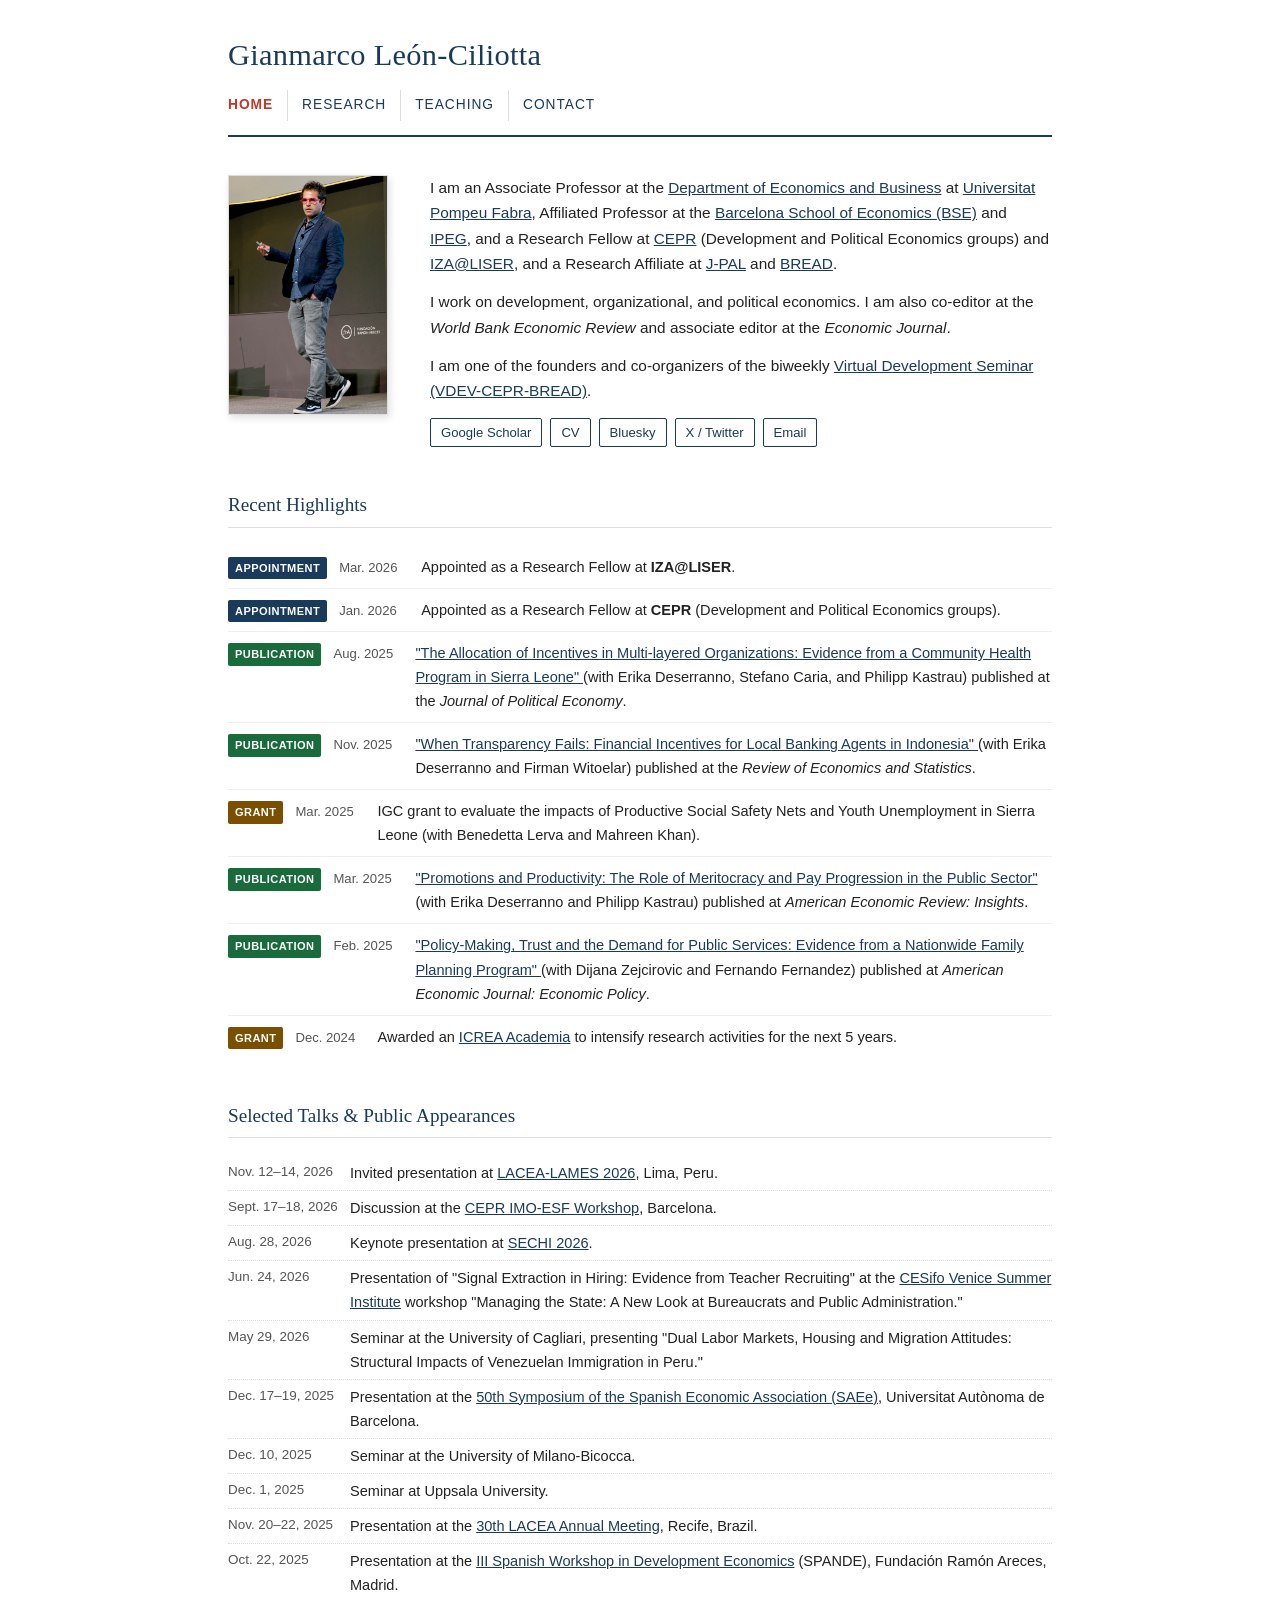
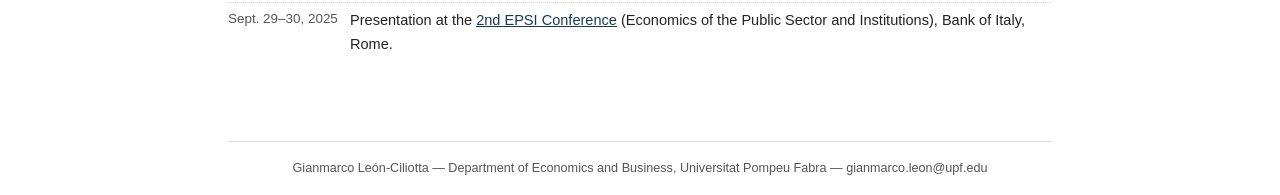
==== index.html @ 6366de3d "SEO: add Person JSON-LD schema, sitemap.xml, robots.txt with sitemap directive" ====
<!DOCTYPE html>
<html lang="en">
<head>
  <meta charset="UTF-8">
  <meta name="viewport" content="width=device-width, initial-scale=1.0">
  <title>Gianmarco León-Ciliotta</title>
  <meta name="description" content="Associate Professor of Economics at Universitat Pompeu Fabra. Research in development, organizational, and political economics.">
  <link rel="stylesheet" href="styles.css">
  <script type="application/ld+json">
  {
    "@context": "https://schema.org",
    "@type": "Person",
    "name": "Gianmarco León-Ciliotta",
    "url": "https://gianmarcoleon.com/",
    "image": "https://gianmarcoleon.com/photo.jpg",
    "jobTitle": "Associate Professor of Economics",
    "affiliation": [
      {
        "@type": "CollegeOrUniversity",
        "name": "Universitat Pompeu Fabra",
        "url": "https://www.upf.edu/web/econ"
      },
      {
        "@type": "Organization",
        "name": "Barcelona School of Economics",
        "url": "https://bse.eu"
      },
      {
        "@type": "Organization",
        "name": "CEPR",
        "url": "https://cepr.org"
      }
    ],
    "sameAs": [
      "https://scholar.google.es/citations?user=fmX1AYEAAAAJ&hl=en",
      "https://www.upf.edu/web/gianmarcoleon",
      "https://bse.eu/people/leon-gianmarco",
      "https://cepr.org/about/people/gianmarco-leon-ciliotta",
      "https://www.povertyactionlab.org/person/leon-ciliotta",
      "https://www.nber.org/people/gianmarcoleon",
      "https://ideas.repec.org/f/ple256.html",
      "https://bsky.app/profile/gianmarcoleonc.bsky.social",
      "https://twitter.com/Gianmarco_LeonC"
    ]
  }
  </script>
</head>
<body>
<div class="site-wrapper">

  <header>
    <h1><a href="index.html">Gianmarco León-Ciliotta</a></h1>
    <nav>
      <a href="index.html" class="active">Home</a>
      <a href="research.html">Research</a>
      <a href="teaching.html">Teaching</a>
      <a href="contact.html">Contact</a>
    </nav>
  </header>

  <main>

    <div class="home-grid">
      <div class="home-photo">
        <img src="photo.jpg" alt="Gianmarco León-Ciliotta">
      </div>
      <div class="home-bio">
        <p>
          I am an Associate Professor at the <a href="https://www.upf.edu/web/econ" target="_blank">Department of Economics and Business</a>
          at <a href="https://www.upf.edu" target="_blank">Universitat Pompeu Fabra</a>, Affiliated Professor at the
          <a href="https://bse.eu" target="_blank">Barcelona School of Economics (BSE)</a> and
          <a href="https://www.ipeg.eu" target="_blank">IPEG</a>, and a Research Fellow at
          <a href="https://cepr.org" target="_blank">CEPR</a> (Development and Political Economics groups) and
          <a href="https://www.liser.lu/iza" target="_blank">IZA@LISER</a>, and a Research Affiliate at
          <a href="https://www.povertyactionlab.org" target="_blank">J-PAL</a> and
          <a href="https://www.theigc.org" target="_blank">BREAD</a>.
        </p>
        <p>
          I work on development, organizational, and political economics. I am also co-editor at the
          <em>World Bank Economic Review</em> and associate editor at the <em>Economic Journal</em>.
        </p>
        <p>
          I am one of the founders and co-organizers of the biweekly
          <a href="https://cepr.org/vdev-cepr-bread-seminars" target="_blank">Virtual Development Seminar (VDEV-CEPR-BREAD)</a>.
        </p>

        <div class="quick-links">
          <a href="https://scholar.google.es/citations?user=fmX1AYEAAAAJ&hl=en" target="_blank">Google Scholar</a>
          <a href="https://www.dropbox.com/scl/fi/xs8ehcfog145gfvtwm68s/CV-Gianmarco-Apr2026-short.pdf?rlkey=v6mjq26onxpbkn5ptpb3w7nvl&dl=0" target="_blank">CV</a>
          <a href="https://bsky.app/profile/gianmarcoleonc.bsky.social" target="_blank">Bluesky</a>
          <a href="https://twitter.com/Gianmarco_LeonC" target="_blank">X / Twitter</a>
          <a href="mailto:gianmarco.leon@upf.edu">Email</a>
        </div>
      </div>
    </div>

    <!-- ── Recent Highlights ── -->
    <h2>Recent Highlights</h2>
    <div class="news-list">

      <div class="news-item">
        <span class="news-badge appt">Appointment</span>
        <span class="news-date">Mar. 2026</span>
        <span>Appointed as a Research Fellow at <strong>IZA@LISER</strong>.</span>
      </div>

      <div class="news-item">
        <span class="news-badge appt">Appointment</span>
        <span class="news-date">Jan. 2026</span>
        <span>Appointed as a Research Fellow at <strong>CEPR</strong> (Development and Political Economics groups).</span>
      </div>

      <div class="news-item">
        <span class="news-badge paper">Publication</span>
        <span class="news-date">Aug. 2025</span>
        <span>
          <a href="https://www.dropbox.com/scl/fi/37ysimbpi3jmn5pd6ihcf/19.-Deserranno-et-al-The-Allocation-of-Incentives-in-Multi-Layered-Organizations-JPE.pdf?rlkey=fat2hoy8i0kw7dj8b55a1twlk&dl=0" target="_blank">
            "The Allocation of Incentives in Multi-layered Organizations: Evidence from a Community Health Program in Sierra Leone"
          </a>
          (with Erika Deserranno, Stefano Caria, and Philipp Kastrau) published at the <em>Journal of Political Economy</em>.
        </span>
      </div>

      <div class="news-item">
        <span class="news-badge paper">Publication</span>
        <span class="news-date">Nov. 2025</span>
        <span>
          <a href="https://www.dropbox.com/scl/fi/nmi9q08z5xg78xgaw988z/17.-Deserranno-et-al-When-Transparency-Fails-ReStat2025.pdf?rlkey=nth9xnrivsxkvxc9hobfbz2m9&dl=0" target="_blank">
            "When Transparency Fails: Financial Incentives for Local Banking Agents in Indonesia"
          </a>
          (with Erika Deserranno and Firman Witoelar) published at the <em>Review of Economics and Statistics</em>.
        </span>
      </div>

      <div class="news-item">
        <span class="news-badge grant">Grant</span>
        <span class="news-date">Mar. 2025</span>
        <span>
          IGC grant to evaluate the impacts of Productive Social Safety Nets and Youth Unemployment in Sierra Leone
          (with Benedetta Lerva and Mahreen Khan).
        </span>
      </div>

      <div class="news-item">
        <span class="news-badge paper">Publication</span>
        <span class="news-date">Mar. 2025</span>
        <span>
          <a href="https://www.dropbox.com/scl/fi/76niqxhtasocrbzkcppa3/18.-Deserranno-et-al-Promotions-and-Productivity-AERI2025.pdf?rlkey=4w3kczd5dpmy91fr5uptr5m8m&dl=0" target="_blank">
            "Promotions and Productivity: The Role of Meritocracy and Pay Progression in the Public Sector"
          </a>
          (with Erika Deserranno and Philipp Kastrau) published at <em>American Economic Review: Insights</em>.
        </span>
      </div>

      <div class="news-item">
        <span class="news-badge paper">Publication</span>
        <span class="news-date">Feb. 2025</span>
        <span>
          <a href="https://www.dropbox.com/scl/fi/ue87ybdo346jj5njm9pqt/16.-Leon-et-al.-Policy-Making-Trust-and-the-Demand-for-Public-Services-AEJEcPol2025.pdf?rlkey=qw43etxe0jez38rwwexvy2ail&dl=0" target="_blank">
            "Policy-Making, Trust and the Demand for Public Services: Evidence from a Nationwide Family Planning Program"
          </a>
          (with Dijana Zejcirovic and Fernando Fernandez) published at <em>American Economic Journal: Economic Policy</em>.
        </span>
      </div>

      <div class="news-item">
        <span class="news-badge grant">Grant</span>
        <span class="news-date">Dec. 2024</span>
        <span>
          Awarded an <a href="https://www.icrea.cat/en/icrea-academia" target="_blank">ICREA Academia</a> to intensify research activities for the next 5 years.
        </span>
      </div>

    </div>

    <!-- ── Talks ── -->
    <h2>Selected Talks &amp; Public Appearances</h2>
    <ul class="talks-list">
      <li>
        <span class="talk-date">Nov. 12–14, 2026</span>
        <span>Invited presentation at <a href="https://lacealames2026.org/" target="_blank">LACEA-LAMES 2026</a>, Lima, Peru.</span>
      </li>
      <li>
        <span class="talk-date">Sept. 17–18, 2026</span>
        <span>Discussion at the <a href="https://cepr.org/events/event-series/incentives-management-and-organisation-imo-entrepreneurship-strategy-and-firm-7" target="_blank">CEPR IMO-ESF Workshop</a>, Barcelona.</span>
      </li>
      <li>
        <span class="talk-date">Aug. 28, 2026</span>
        <span>Keynote presentation at <a href="https://www.sechi.cl/" target="_blank">SECHI 2026</a>.</span>
      </li>
      <li>
        <span class="talk-date">Jun. 24, 2026</span>
        <span>Presentation of "Signal Extraction in Hiring: Evidence from Teacher Recruiting" at the <a href="https://www.ifo.de/en/cesifo/event/2026-06-24/managing-state-new-look-bureaucrats-and-public-administration" target="_blank">CESifo Venice Summer Institute</a> workshop "Managing the State: A New Look at Bureaucrats and Public Administration."</span>
      </li>
      <li>
        <span class="talk-date">May 29, 2026</span>
        <span>Seminar at the University of Cagliari, presenting "Dual Labor Markets, Housing and Migration Attitudes: Structural Impacts of Venezuelan Immigration in Peru."</span>
      </li>
      <li>
        <span class="talk-date">Dec. 17–19, 2025</span>
        <span>Presentation at the <a href="https://www.uab.cat/web/agenda/activity-detail-page/50th-symposium-of-the-spanish-economic-association-1345830290623.html?detid=1345973000029" target="_blank">50th Symposium of the Spanish Economic Association (SAEe)</a>, Universitat Autònoma de Barcelona.</span>
      </li>
      <li>
        <span class="talk-date">Dec. 10, 2025</span>
        <span>Seminar at the University of Milano-Bicocca.</span>
      </li>
      <li>
        <span class="talk-date">Dec. 1, 2025</span>
        <span>Seminar at Uppsala University.</span>
      </li>
      <li>
        <span class="talk-date">Nov. 20–22, 2025</span>
        <span>Presentation at the <a href="https://www.lacea2025.org/en" target="_blank">30th LACEA Annual Meeting</a>, Recife, Brazil.</span>
      </li>
      <li>
        <span class="talk-date">Oct. 22, 2025</span>
        <span>Presentation at the <a href="https://www.spande.net/documents/workshops/programSPANDE_workshop3.pdf" target="_blank">III Spanish Workshop in Development Economics</a> (SPANDE), Fundación Ramón Areces, Madrid.</span>
      </li>
      <li>
        <span class="talk-date">Sept. 29–30, 2025</span>
        <span>Presentation at the <a href="https://www.bancaditalia.it/media/notizia/2nd-epsi-economics-of-the-public-sector-and-institutions-conference/" target="_blank">2nd EPSI Conference</a> (Economics of the Public Sector and Institutions), Bank of Italy, Rome.</span>
      </li>
    </ul>

  </main>

  <footer>
    <div class="site-wrapper">
      Gianmarco León-Ciliotta &mdash; Department of Economics and Business, Universitat Pompeu Fabra &mdash;
      <a href="mailto:gianmarco.leon@upf.edu">gianmarco.leon@upf.edu</a>
    </div>
  </footer>

</div>
</body>
</html>
---- styles.css ----
/* ============================================================
   Gianmarco León-Ciliotta — Personal Academic Website
   Style: Classic Academic
   ============================================================ */

/* Reset & Base */
*, *::before, *::after { box-sizing: border-box; margin: 0; padding: 0; }

:root {
  --navy:       #1a3a5c;
  --link:       #1a3a5c;
  --link-hover: #c0392b;
  --text:       #222;
  --muted:      #555;
  --light:      #f5f5f5;
  --border:     #ddd;
  --max-w:      880px;
  --serif:      Georgia, 'Times New Roman', serif;
  --sans:       'Helvetica Neue', Arial, sans-serif;
}

html { font-size: 16px; }

body {
  font-family: var(--sans);
  color: var(--text);
  background: #fff;
  line-height: 1.65;
}

/* ── Layout ── */
.site-wrapper {
  max-width: var(--max-w);
  margin: 0 auto;
  padding: 0 28px;
}

/* ── Header / Nav ── */
header {
  border-bottom: 2px solid var(--navy);
  padding: 30px 0 14px;
  margin-bottom: 38px;
}

header h1 {
  font-family: var(--serif);
  font-size: 1.9rem;
  font-weight: normal;
  color: var(--navy);
  letter-spacing: 0.01em;
}

header h1 a {
  text-decoration: none;
  color: inherit;
}

nav {
  margin-top: 10px;
  display: flex;
  flex-wrap: wrap;
  gap: 0;
}

nav a {
  display: inline-block;
  font-size: 0.86rem;
  text-transform: uppercase;
  letter-spacing: 0.07em;
  color: var(--navy);
  text-decoration: none;
  padding: 4px 14px 4px 0;
  border-right: 1px solid var(--border);
  margin-right: 14px;
}

nav a:last-child { border-right: none; margin-right: 0; }

nav a:hover  { color: var(--link-hover); }
nav a.active { color: var(--link-hover); font-weight: bold; }

/* ── Main content ── */
main { padding-bottom: 60px; }

/* ── Home layout ── */
.home-grid {
  display: flex;
  gap: 42px;
  align-items: flex-start;
}

.home-photo { flex-shrink: 0; }

.home-photo img {
  width: 160px;
  height: 240px;
  object-fit: cover;
  object-position: center top;
  display: block;
  border: 1px solid var(--border);
  box-shadow: 2px 3px 8px rgba(0,0,0,0.12);
}

.home-bio { flex: 1; }

.home-bio p {
  margin-bottom: 0.85em;
  font-size: 0.96rem;
}

/* ── Social / quick links ── */
.quick-links {
  margin-top: 14px;
  display: flex;
  gap: 8px;
  flex-wrap: wrap;
}

.quick-links a {
  font-size: 0.82rem;
  color: var(--link);
  text-decoration: none;
  border: 1px solid var(--navy);
  padding: 3px 10px;
  border-radius: 2px;
  white-space: nowrap;
}

.quick-links a:hover {
  background: var(--navy);
  color: #fff;
}

/* ── Section headings ── */
h2 {
  font-family: var(--serif);
  font-size: 1.2rem;
  font-weight: normal;
  color: var(--navy);
  border-bottom: 1px solid var(--border);
  padding-bottom: 6px;
  margin: 42px 0 18px;
}

h3 {
  font-size: 0.95rem;
  font-weight: bold;
  color: var(--text);
  margin-bottom: 4px;
}

/* ── News / Recent highlights ── */
.news-list { margin-top: 4px; }

.news-item {
  display: flex;
  gap: 12px;
  padding: 9px 0;
  border-bottom: 1px solid #eee;
  font-size: 0.91rem;
  align-items: flex-start;
}

.news-item:last-child { border-bottom: none; }

.news-badge {
  flex-shrink: 0;
  font-size: 0.69rem;
  font-weight: bold;
  text-transform: uppercase;
  letter-spacing: 0.04em;
  color: #fff;
  background: var(--navy);
  padding: 2px 7px;
  border-radius: 2px;
  margin-top: 2px;
  white-space: nowrap;
}

.news-badge.paper  { background: #1a6b3c; }
.news-badge.grant  { background: #7b4f00; }
.news-badge.appt   { background: #1a3a5c; }
.news-badge.media  { background: #5a2d82; }

.news-date {
  flex-shrink: 0;
  min-width: 70px;
  color: var(--muted);
  font-size: 0.82rem;
  margin-top: 2px;
}

/* ── Talks ── */
.talks-list {
  list-style: none;
  font-size: 0.91rem;
}

.talks-list li {
  display: flex;
  gap: 12px;
  padding: 5px 0;
  border-bottom: 1px dotted #ddd;
}

.talks-list li:last-child { border-bottom: none; }

.talk-date {
  flex-shrink: 0;
  min-width: 110px;
  color: var(--muted);
  font-size: 0.84rem;
}

/* ── Research ── */
.paper-entry {
  margin-bottom: 26px;
  padding-bottom: 22px;
  border-bottom: 1px solid #eee;
  font-size: 0.91rem;
}

.paper-entry:last-child { border-bottom: none; }

.paper-title {
  font-size: 0.99rem;
  font-weight: bold;
  margin-bottom: 4px;
  line-height: 1.4;
}

.paper-title a {
  color: var(--link);
  text-decoration: none;
}

.paper-title a:hover {
  color: var(--link-hover);
  text-decoration: underline;
}

.paper-authors { color: var(--muted); margin-bottom: 3px; }

.paper-journal { font-style: italic; margin-bottom: 5px; }

.paper-links {
  font-size: 0.82rem;
  display: flex;
  flex-wrap: wrap;
  gap: 5px;
  margin-top: 6px;
}

.paper-links a {
  color: var(--link);
  text-decoration: none;
  background: var(--light);
  border: 1px solid var(--border);
  padding: 1px 7px;
  border-radius: 2px;
  white-space: nowrap;
}

.paper-links a:hover {
  background: var(--navy);
  color: #fff;
  border-color: var(--navy);
}

.paper-note {
  margin-top: 5px;
  font-size: 0.82rem;
  color: var(--muted);
  font-style: italic;
}

.paper-media {
  font-size: 0.82rem;
  margin-top: 5px;
  color: var(--muted);
}

.paper-media a {
  color: var(--link);
  text-decoration: none;
}

.paper-media a:hover { color: var(--link-hover); }

.rr-badge {
  display: inline-block;
  font-size: 0.73rem;
  font-weight: bold;
  text-transform: uppercase;
  background: #e8f0e8;
  border: 1px solid #88aa88;
  color: #1a6b3c;
  padding: 1px 6px;
  border-radius: 2px;
  margin-left: 8px;
  vertical-align: middle;
}

/* ── Teaching ── */
.course-block {
  margin-bottom: 22px;
  font-size: 0.92rem;
}

.course-block h3 {
  font-size: 0.95rem;
  margin-bottom: 3px;
}

.course-block p {
  color: var(--muted);
  margin-bottom: 3px;
}

.course-links {
  font-size: 0.84rem;
  margin-top: 5px;
}

.course-links a {
  color: var(--link);
  text-decoration: none;
  margin-right: 12px;
}

.course-links a:hover { color: var(--link-hover); text-decoration: underline; }

/* ── Contact ── */
.contact-section { font-size: 0.93rem; }

.contact-section p { margin-bottom: 0.65em; }

address {
  font-style: normal;
  line-height: 1.75;
  padding: 14px 18px;
  background: var(--light);
  border-left: 3px solid var(--navy);
  display: inline-block;
  margin-bottom: 22px;
}

/* ── Footer ── */
footer {
  border-top: 1px solid var(--border);
  padding: 16px 0;
  font-size: 0.79rem;
  color: var(--muted);
  text-align: center;
  margin-top: 20px;
}

footer a { color: var(--muted); text-decoration: none; }
footer a:hover { color: var(--link-hover); }

/* ── Global links ── */
a { color: var(--link); }
a:hover { color: var(--link-hover); }

/* ── Responsive ── */
@media (max-width: 620px) {
  .home-grid { flex-direction: column; }
  .home-photo img { width: 120px; height: 180px; }
  header h1 { font-size: 1.5rem; }
  nav a { font-size: 0.8rem; padding: 4px 10px 4px 0; margin-right: 10px; }
  .talk-date { min-width: 80px; }
}
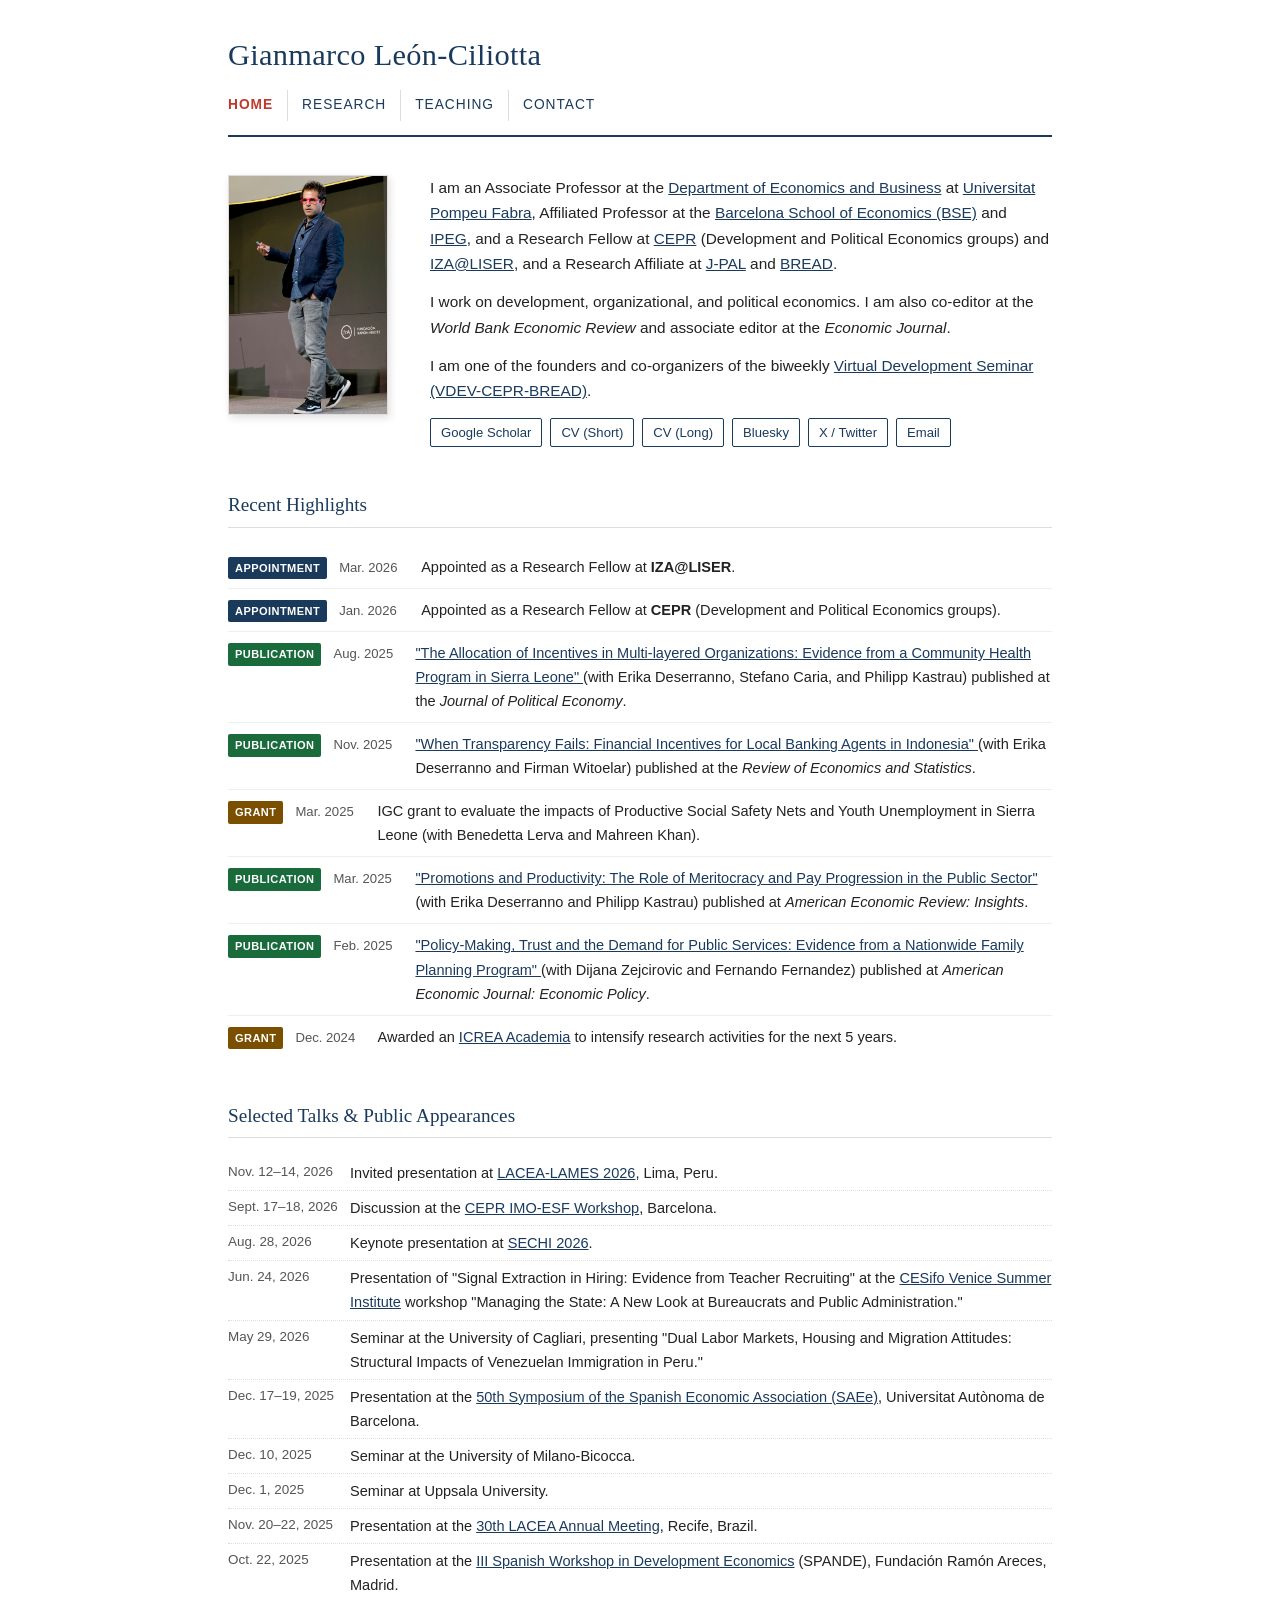
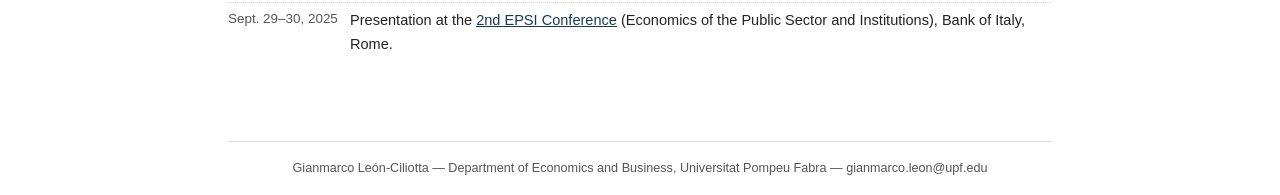
==== commit efe2c74d: "Update CV links to new short and long versions" ====
--- a/index.html
+++ b/index.html
@@ -86,7 +86,8 @@
 
         <div class="quick-links">
           <a href="https://scholar.google.es/citations?user=fmX1AYEAAAAJ&hl=en" target="_blank">Google Scholar</a>
-          <a href="https://www.dropbox.com/scl/fi/xs8ehcfog145gfvtwm68s/CV-Gianmarco-Apr2026-short.pdf?rlkey=v6mjq26onxpbkn5ptpb3w7nvl&dl=0" target="_blank">CV</a>
+          <a href="https://www.dropbox.com/scl/fi/xvio3b3ihgsljr3v2mzui/CV-Gianmarco-short.pdf?rlkey=7n80nvyt8ez04na3tk57thv2t&dl=0" target="_blank">CV (Short)</a>
+          <a href="https://www.dropbox.com/scl/fi/vqi4j8ms167n3xbh0429u/CV-Gianmarco-long.pdf?rlkey=trdz6ct164xplcmolmvucq9pv&dl=0" target="_blank">CV (Long)</a>
           <a href="https://bsky.app/profile/gianmarcoleonc.bsky.social" target="_blank">Bluesky</a>
           <a href="https://twitter.com/Gianmarco_LeonC" target="_blank">X / Twitter</a>
           <a href="mailto:gianmarco.leon@upf.edu">Email</a>
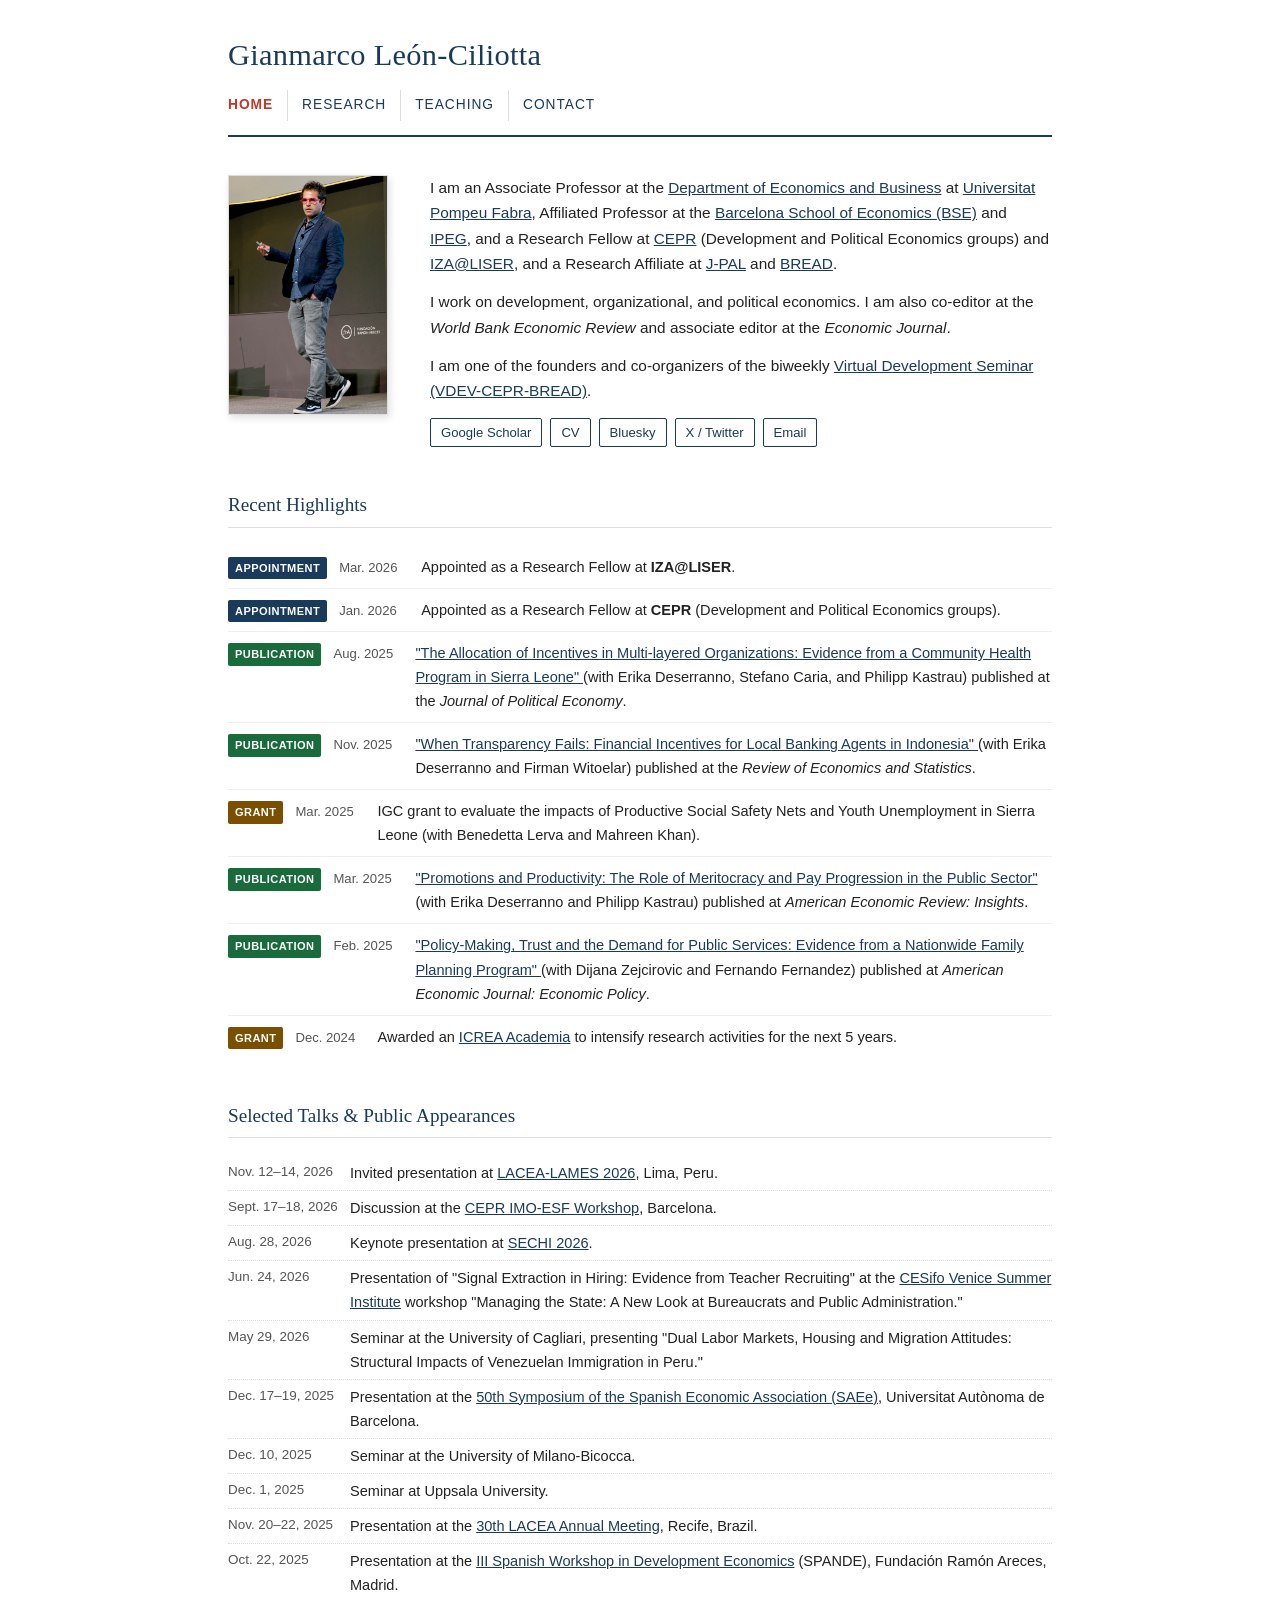
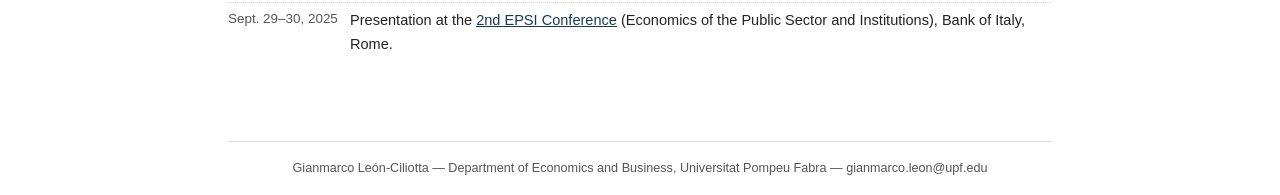
==== commit eb1f2b73: "Update index.html" ====
--- a/index.html
+++ b/index.html
@@ -86,8 +86,7 @@
 
         <div class="quick-links">
           <a href="https://scholar.google.es/citations?user=fmX1AYEAAAAJ&hl=en" target="_blank">Google Scholar</a>
-          <a href="https://www.dropbox.com/scl/fi/xvio3b3ihgsljr3v2mzui/CV-Gianmarco-short.pdf?rlkey=7n80nvyt8ez04na3tk57thv2t&dl=0" target="_blank">CV (Short)</a>
-          <a href="https://www.dropbox.com/scl/fi/vqi4j8ms167n3xbh0429u/CV-Gianmarco-long.pdf?rlkey=trdz6ct164xplcmolmvucq9pv&dl=0" target="_blank">CV (Long)</a>
+          <a href="https://www.dropbox.com/scl/fi/xvio3b3ihgsljr3v2mzui/CV-Gianmarco-short.pdf?rlkey=7n80nvyt8ez04na3tk57thv2t&dl=0" target="_blank">CV</a>
           <a href="https://bsky.app/profile/gianmarcoleonc.bsky.social" target="_blank">Bluesky</a>
           <a href="https://twitter.com/Gianmarco_LeonC" target="_blank">X / Twitter</a>
           <a href="mailto:gianmarco.leon@upf.edu">Email</a>
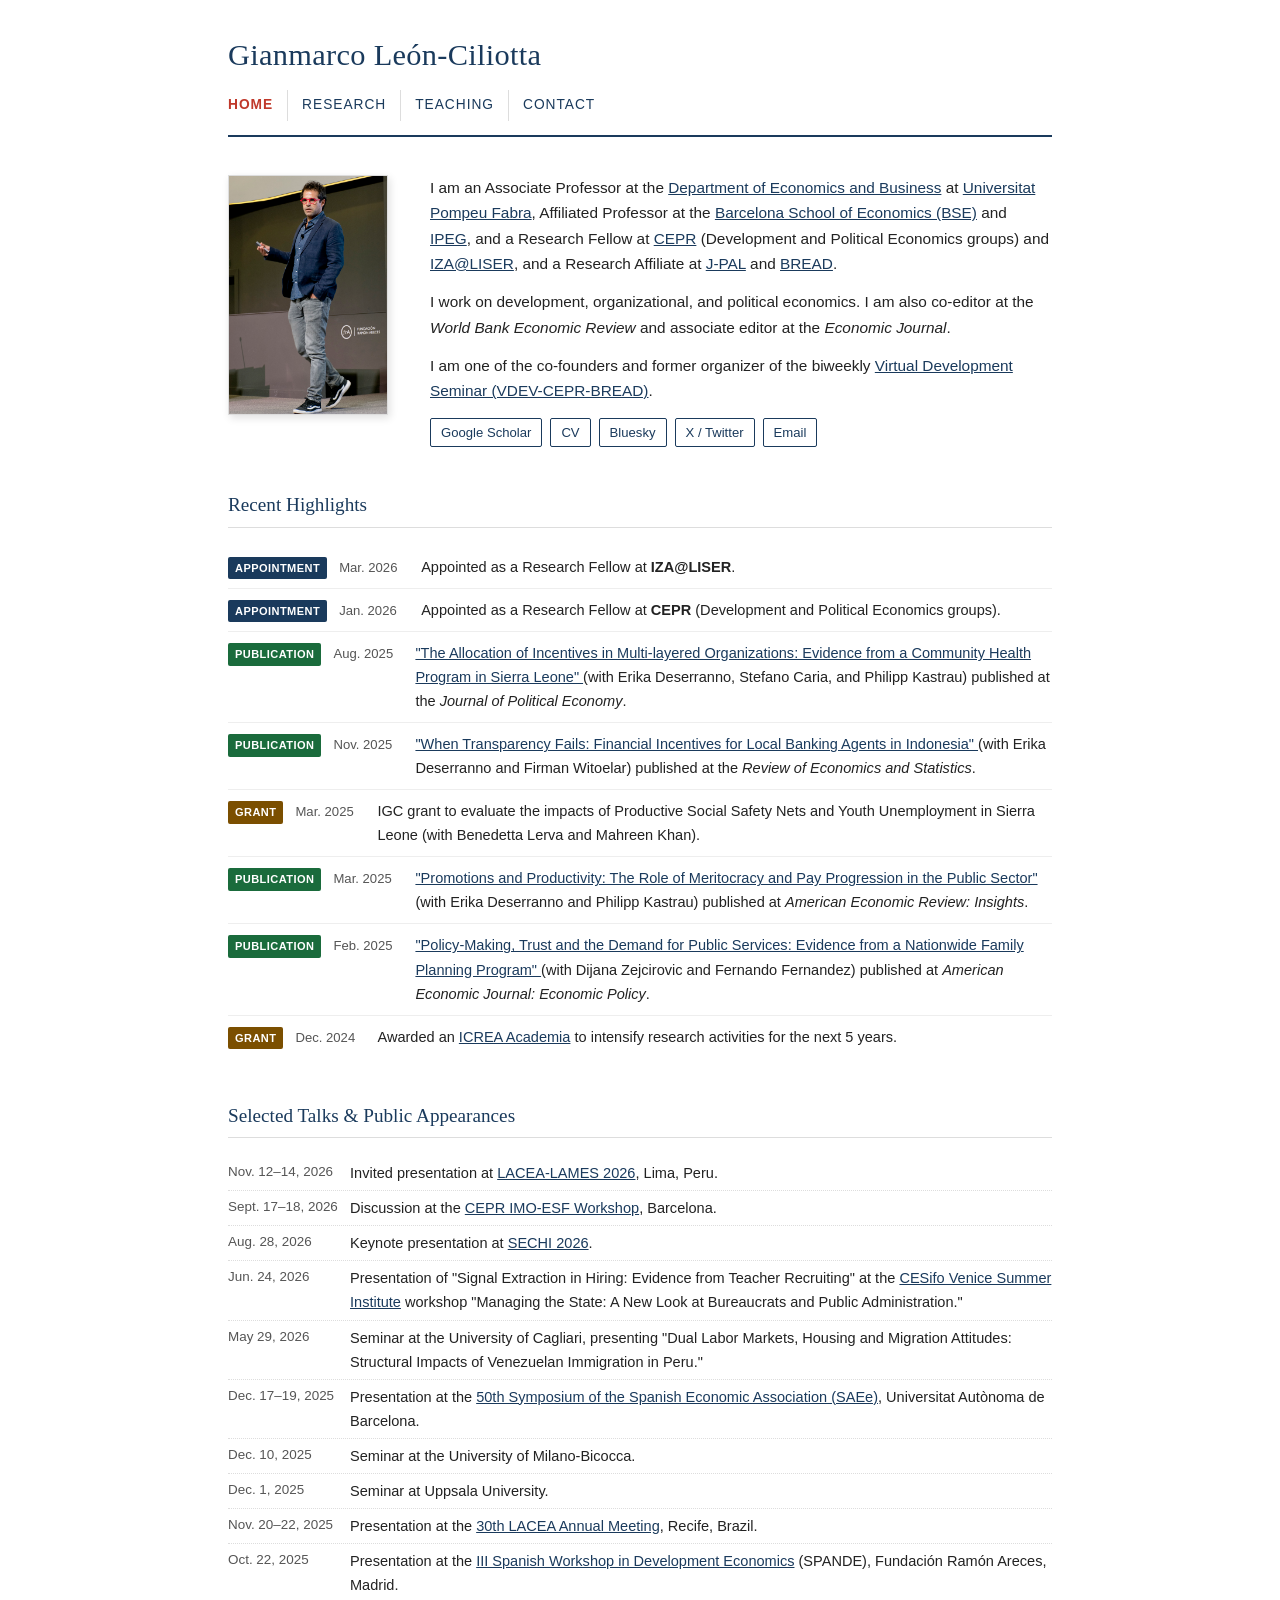
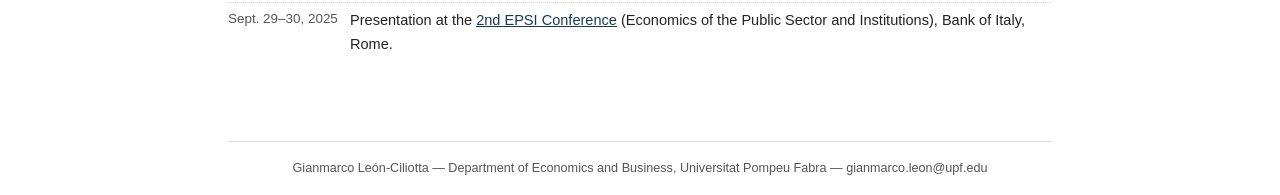
==== commit c42f8b5e: "Update index.html" ====
--- a/index.html
+++ b/index.html
@@ -80,7 +80,7 @@
           <em>World Bank Economic Review</em> and associate editor at the <em>Economic Journal</em>.
         </p>
         <p>
-          I am one of the founders and co-organizers of the biweekly
+          I am one of the co-founders and former organizer of the biweekly
           <a href="https://cepr.org/vdev-cepr-bread-seminars" target="_blank">Virtual Development Seminar (VDEV-CEPR-BREAD)</a>.
         </p>
 
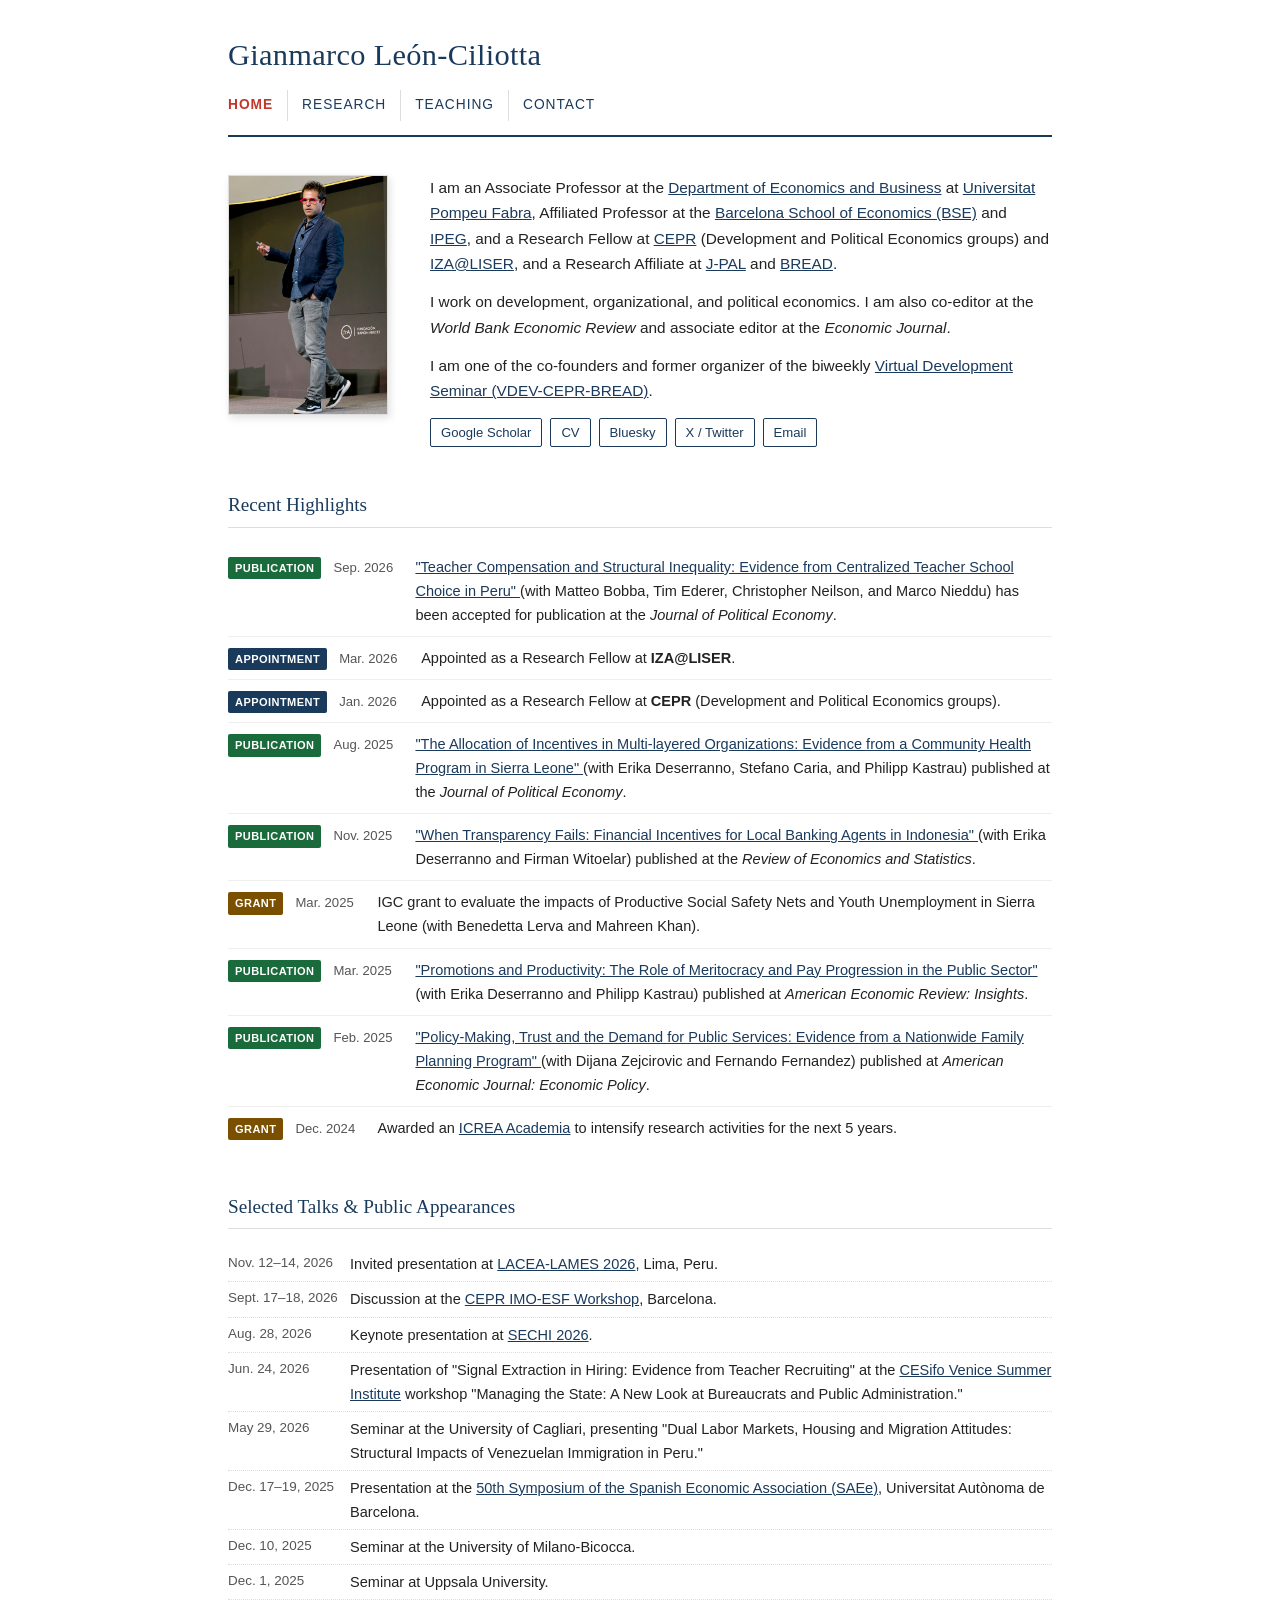
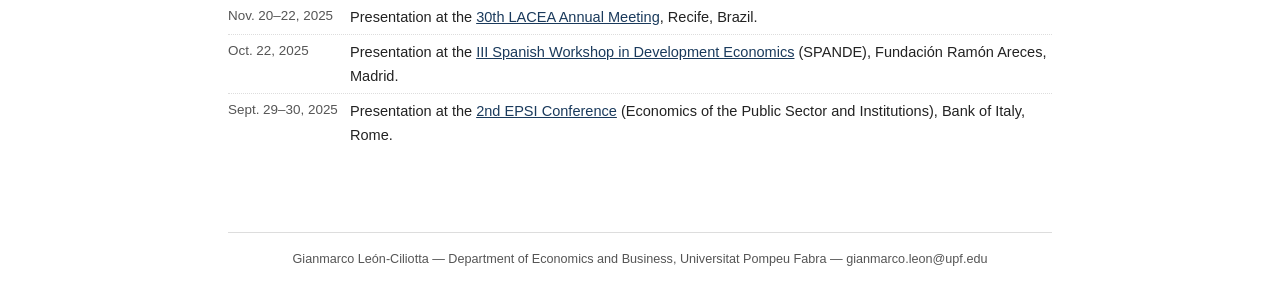
==== commit ad5c99bb: "Mark Teacher Compensation paper as accepted at JPE" ====
--- a/index.html
+++ b/index.html
@@ -99,6 +99,17 @@
     <div class="news-list">
 
       <div class="news-item">
+        <span class="news-badge paper">Publication</span>
+        <span class="news-date">Sep. 2026</span>
+        <span>
+          <a href="https://www.dropbox.com/scl/fi/eg9vxgrtdnuxqgyq493n3/20.-Bobba-et-al-Teacher-Compensation-and-Structural-Inequality-Final-WP.pdf?rlkey=r1lj2pt7podowo2djn3a3zlmt&dl=0" target="_blank">
+            "Teacher Compensation and Structural Inequality: Evidence from Centralized Teacher School Choice in Peru"
+          </a>
+          (with Matteo Bobba, Tim Ederer, Christopher Neilson, and Marco Nieddu) has been accepted for publication at the <em>Journal of Political Economy</em>.
+        </span>
+      </div>
+
+      <div class="news-item">
         <span class="news-badge appt">Appointment</span>
         <span class="news-date">Mar. 2026</span>
         <span>Appointed as a Research Fellow at <strong>IZA@LISER</strong>.</span>
@@ -186,7 +197,7 @@
       </li>
       <li>
         <span class="talk-date">Aug. 28, 2026</span>
-        <span>Keynote presentation at <a href="https://www.sechi.cl/" target="_blank">SECHI 2026</a>.</span>
+        <span>Keynote presentation at <a href="https://www.ucm.cl/encuentro-anual-sechi-2026/" target="_blank">SECHI 2026</a>.</span>
       </li>
       <li>
         <span class="talk-date">Jun. 24, 2026</span>
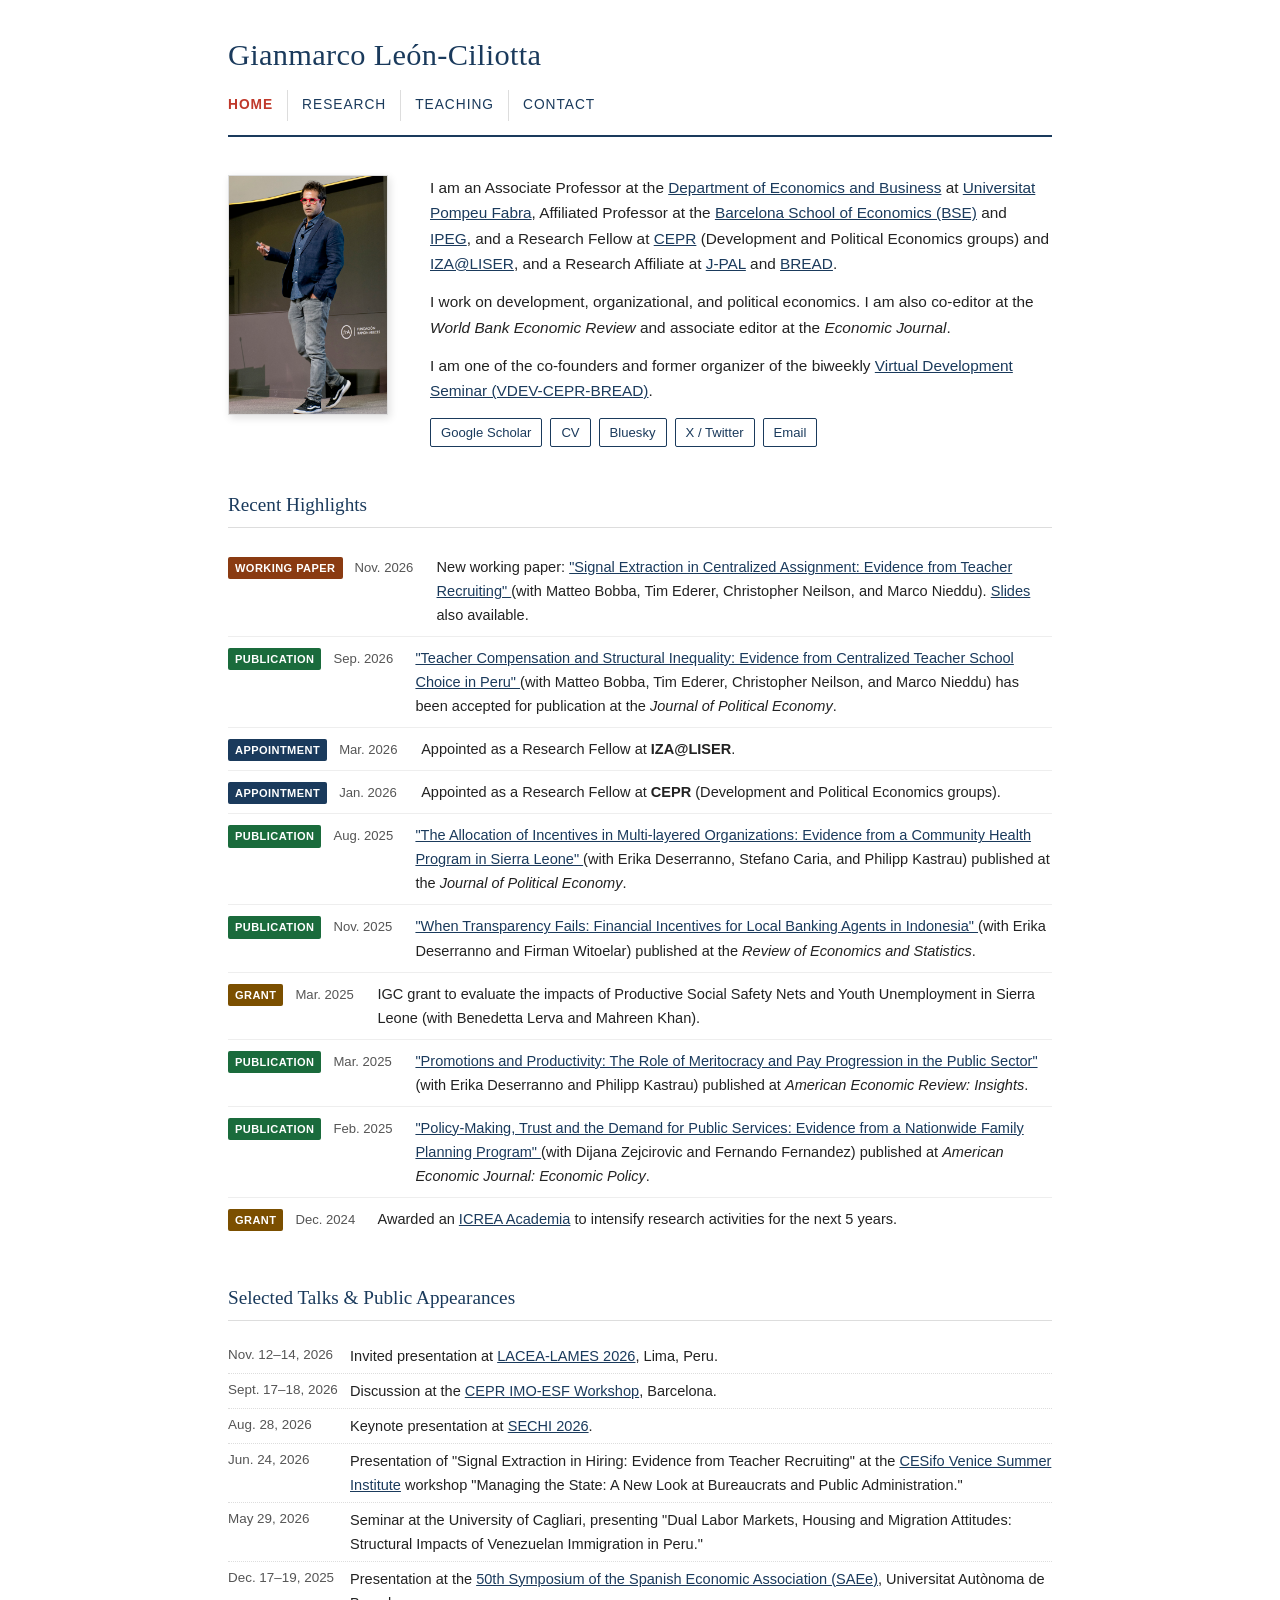
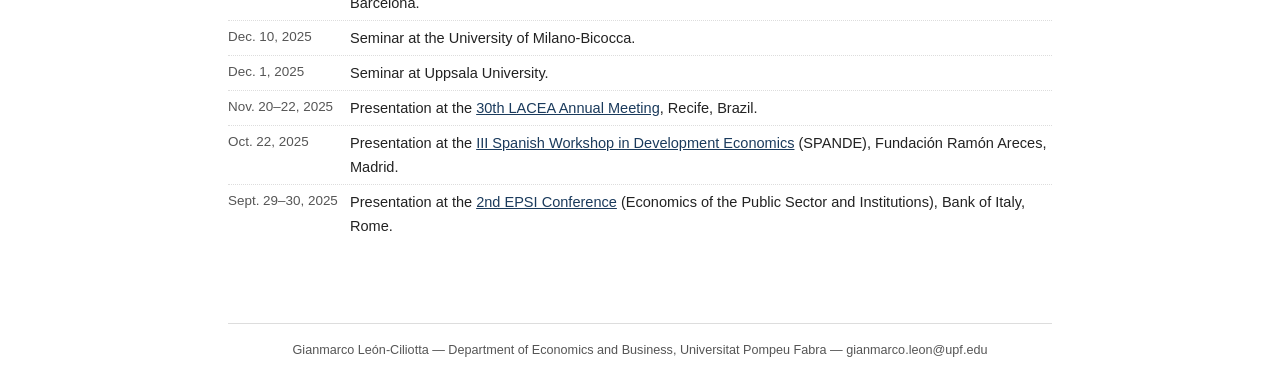
==== commit d2340c27: "Add Working Papers section with Signal Extraction WP and slides; front-page announcement Co-Authored" ====
--- a/index.html
+++ b/index.html
@@ -99,6 +99,17 @@
     <div class="news-list">
 
       <div class="news-item">
+        <span class="news-badge wp">Working Paper</span>
+        <span class="news-date">Nov. 2026</span>
+        <span>
+          New working paper: <a href="papers/21-Bobba-et-al-Signal-Extraction-Centralized-Assignment-WP.pdf" target="_blank">
+            "Signal Extraction in Centralized Assignment: Evidence from Teacher Recruiting"
+          </a>
+          (with Matteo Bobba, Tim Ederer, Christopher Neilson, and Marco Nieddu). <a href="papers/21-Bobba-et-al-Signal-Extraction-Centralized-Assignment-Slides.pdf" target="_blank">Slides</a> also available.
+        </span>
+      </div>
+
+      <div class="news-item">
         <span class="news-badge paper">Publication</span>
         <span class="news-date">Sep. 2026</span>
         <span>
--- a/styles.css
+++ b/styles.css
@@ -181,6 +181,7 @@
 .news-badge.grant  { background: #7b4f00; }
 .news-badge.appt   { background: #1a3a5c; }
 .news-badge.media  { background: #5a2d82; }
+.news-badge.wp     { background: #8a3b12; }
 
 .news-date {
   flex-shrink: 0;
@@ -301,6 +302,50 @@
   vertical-align: middle;
 }
 
+/* ── Expandable abstracts ── */
+.paper-abstract { margin: 2px 0 6px; font-size: 0.86rem; }
+
+.paper-abstract summary {
+  display: inline-flex;
+  align-items: center;
+  gap: 6px;
+  cursor: pointer;
+  list-style: none;
+  color: var(--navy);
+  user-select: none;
+}
+
+.paper-abstract summary::-webkit-details-marker { display: none; }
+
+.paper-abstract summary::before {
+  content: "+";
+  display: inline-block;
+  width: 15px;
+  height: 15px;
+  line-height: 13px;
+  text-align: center;
+  font-size: 0.85rem;
+  font-weight: bold;
+  border: 1px solid var(--navy);
+  border-radius: 2px;
+  transition: background 0.15s, color 0.15s;
+}
+
+.paper-abstract[open] summary::before { content: "\2212"; }
+
+.paper-abstract summary:hover { color: var(--link-hover); }
+.paper-abstract summary:hover::before { background: var(--navy); color: #fff; }
+.paper-abstract summary:focus-visible { outline: 2px solid var(--navy); outline-offset: 2px; }
+
+.paper-abstract p {
+  margin-top: 6px;
+  padding: 8px 14px;
+  border-left: 3px solid var(--border);
+  background: var(--light);
+  color: var(--text);
+  line-height: 1.6;
+}
+
 /* ── Teaching ── */
 .course-block {
   margin-bottom: 22px;
